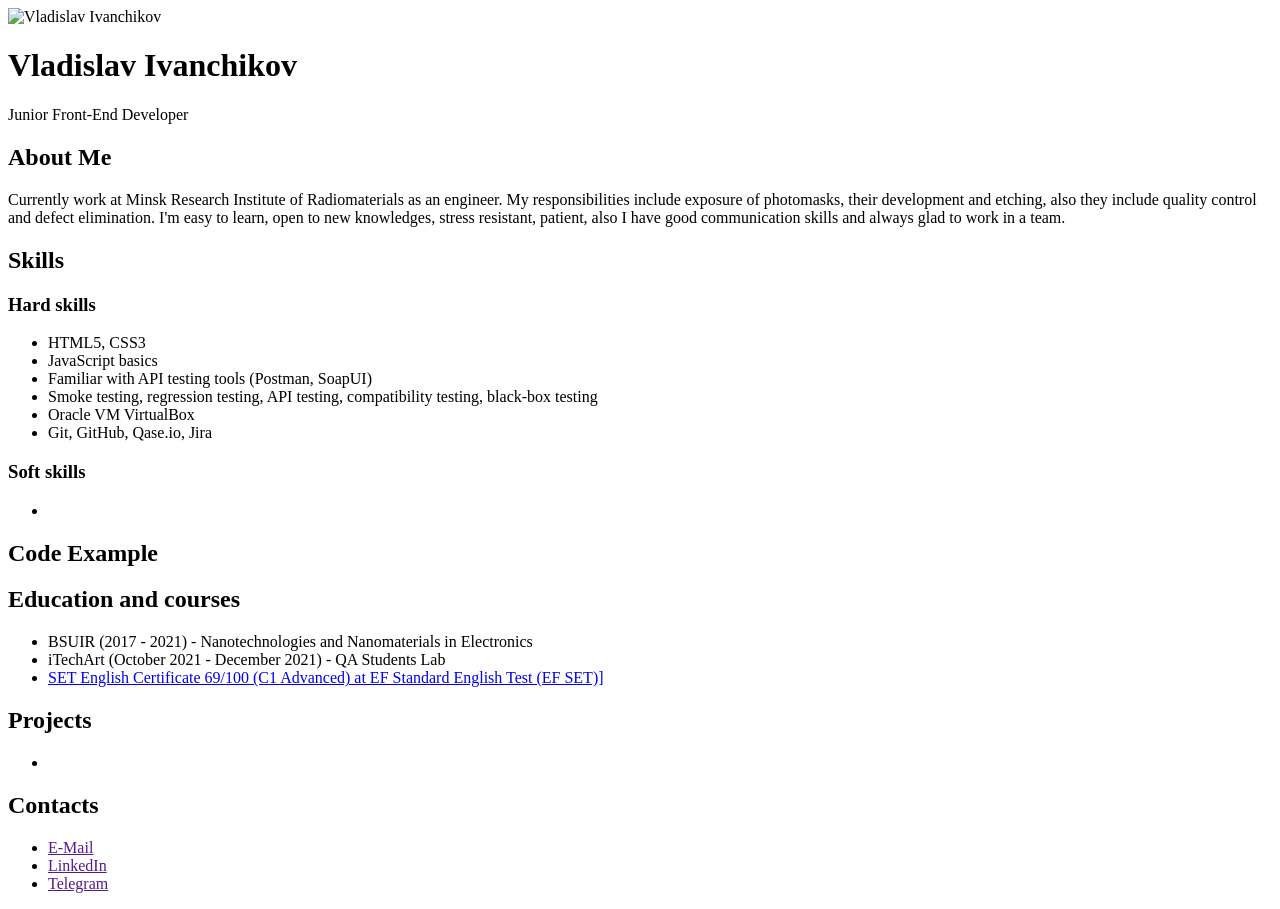
==== rsschool-cv-html/index.html @ defcf381 "init: Start CV#3. Add index.html and styles.css. Fullfill index.html with text." ====
<!DOCTYPE html>
<html lang="en">
    <head>
        <title>Vladislav Ivanchikov CV</title>
        <meta charset="UTF-8">
    </head>
    <body>
        <header>
            <img src="" alt="Vladislav Ivanchikov">
            <h1>Vladislav Ivanchikov</h1>
            <p>Junior Front-End Developer</p>
        </header>
        <main>
            <section class="infoblock">
                <h2>About Me</h2>
                <p>Currently work at Minsk Research Institute of Radiomaterials as an engineer. My responsibilities include exposure of photomasks, their development and etching, also they include quality control and defect elimination.
                    I'm easy to learn, open to new knowledges, stress resistant, patient, also I have good communication skills and always glad to work in a team.</p>
            </section>
            <section class="infoblock">
                <h2>Skills</h2>
                <h3>Hard skills</h3>
                <ul>
                    <li>HTML5, CSS3</li>
                    <li>JavaScript basics</li>
                    <li>Familiar with API testing tools (Postman, SoapUI)</li>
                    <li>Smoke testing, regression testing, API testing, compatibility testing, black-box testing</li>
                    <li>Oracle VM VirtualBox</li>
                    <li>Git, GitHub, Qase.io, Jira</li>
                </ul>
                <h3>Soft skills</h3>
                <ul>
                    <li></li>
                </ul>
            </section>
            <section class="infoblock">
                <h2>Code Example</h2>

            </section>
            <section class="infoblock">
                <h2>Education and courses</h2>
                <ul>
                    <li>BSUIR (2017 - 2021) - Nanotechnologies and Nanomaterials in Electronics</li>
                    <li>iTechArt (October 2021 - December 2021) - QA Students Lab</li>
                    <li><a href="https://www.efset.org/cert/PzM8PL">SET English Certificate 69/100 (C1 Advanced) at EF Standard English Test (EF SET)]</a></li>
                </ul>
            </section>
            <section class="infoblock">
                <h2>Projects</h2>
                <ul>
                    <li></li>
                </ul>
            </section>
            <section class="infoblock">
                <h2>Contacts</h2>
                <ul>
                    <li><a href="">E-Mail</a></li>
                    <li><a href="">LinkedIn</a></li>
                    <li><a href="">Telegram</a></li>
                </ul>
            </section>
        </main>
        <footer>

        </footer>
    </body>
</html>
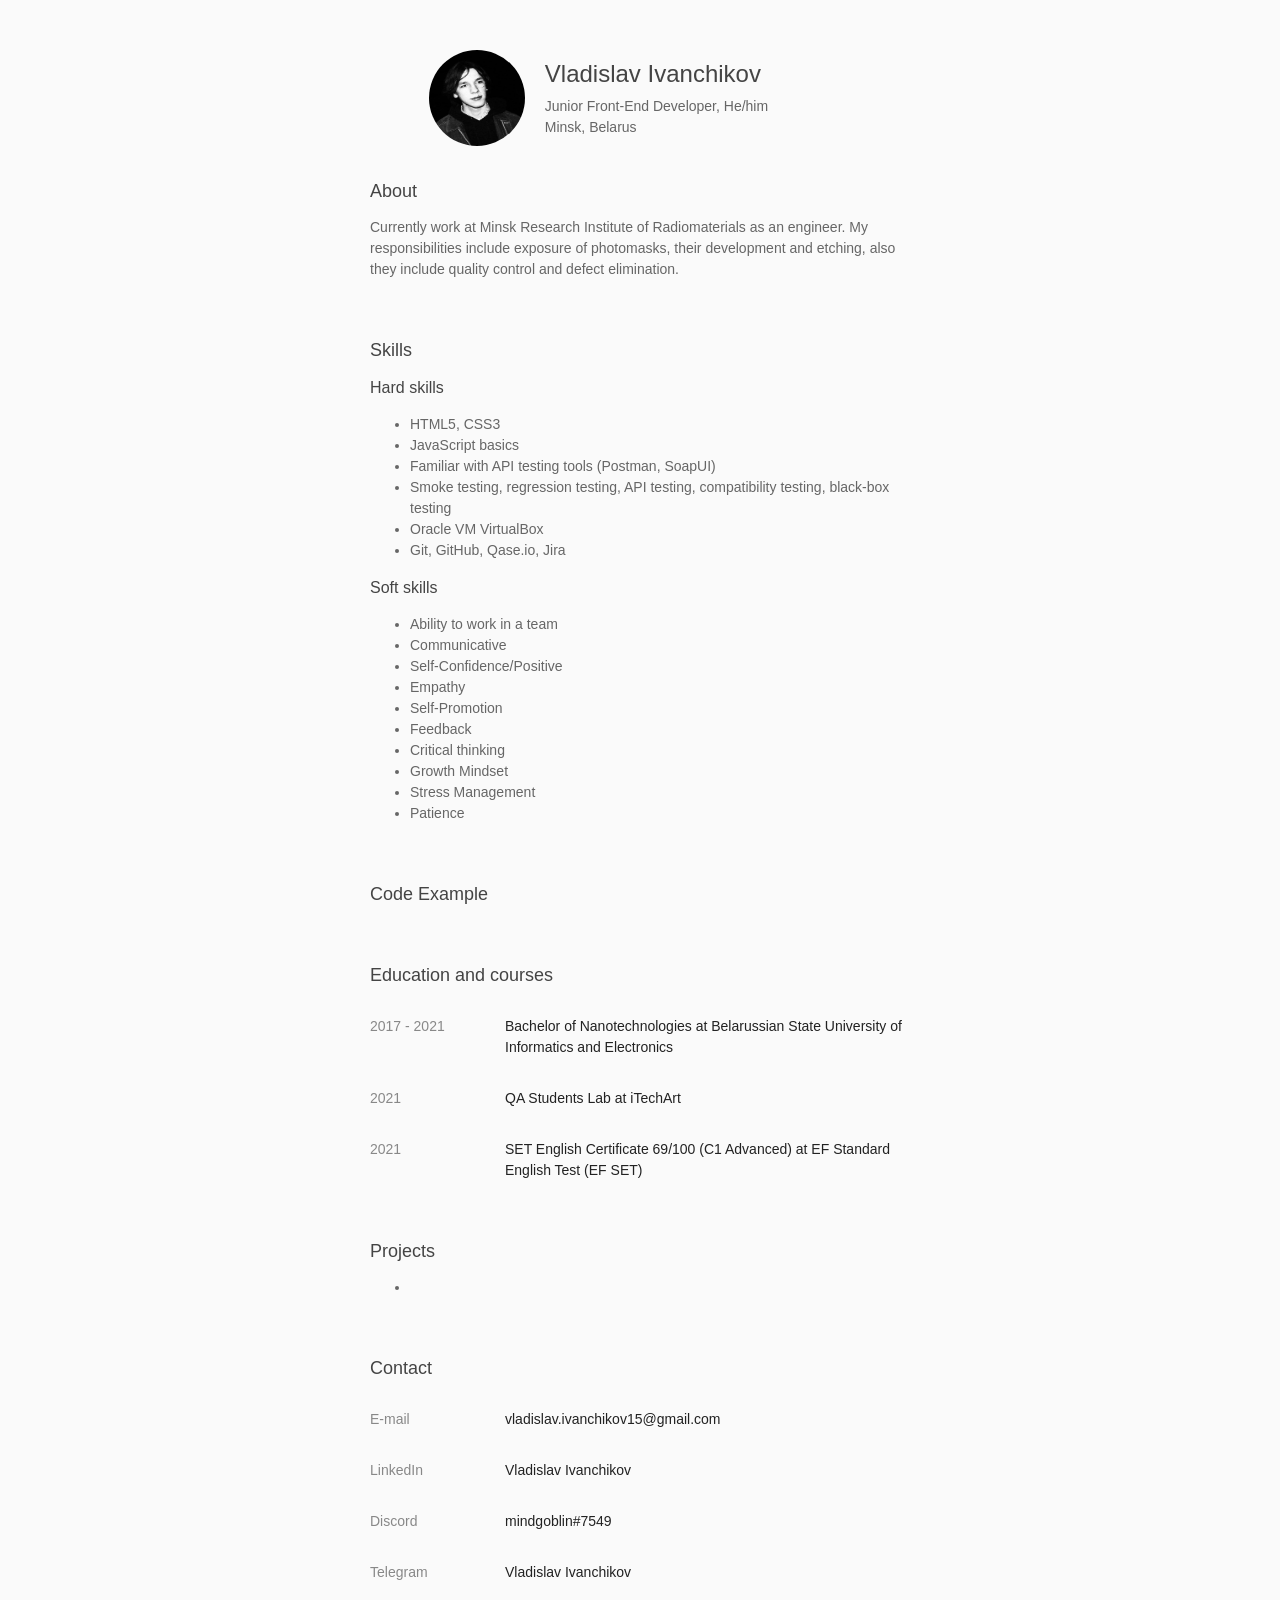
==== commit 085b24d7: "feat: add avatar and soft skills, make some changes in About, Skills, Education and Courses and Cont" ====
--- a/rsschool-cv-html/index.html
+++ b/rsschool-cv-html/index.html
@@ -3,18 +3,24 @@
     <head>
         <title>Vladislav Ivanchikov CV</title>
         <meta charset="UTF-8">
+        <link rel="stylesheet" href="styles.css">
     </head>
     <body>
         <header>
-            <img src="" alt="Vladislav Ivanchikov">
-            <h1>Vladislav Ivanchikov</h1>
-            <p>Junior Front-End Developer</p>
+            <section class="meblock">
+                <img class="avatar" src="CV Photo.jpg" alt="Vladislav Ivanchikov">
+                <div class="headertitle">
+                    <h1>Vladislav Ivanchikov</h1>
+                    <p>Junior Front-End Developer, He/him</p>
+                    <p>Minsk, Belarus</p>
+                </div> 
+            </section>
+            
         </header>
         <main>
             <section class="infoblock">
-                <h2>About Me</h2>
-                <p>Currently work at Minsk Research Institute of Radiomaterials as an engineer. My responsibilities include exposure of photomasks, their development and etching, also they include quality control and defect elimination.
-                    I'm easy to learn, open to new knowledges, stress resistant, patient, also I have good communication skills and always glad to work in a team.</p>
+                <h2>About</h2>
+                <p>Currently work at Minsk Research Institute of Radiomaterials as an engineer. My responsibilities include exposure of photomasks, their development and etching, also they include quality control and defect elimination.</p>
             </section>
             <section class="infoblock">
                 <h2>Skills</h2>
@@ -29,7 +35,16 @@
                 </ul>
                 <h3>Soft skills</h3>
                 <ul>
-                    <li></li>
+                    <li>Ability to work in a team</li>
+                    <li>Communicative</li>
+                    <li>Self-Confidence/Positive</li>
+                    <li>Empathy</li>
+                    <li>Self-Promotion</li>
+                    <li>Feedback</li>
+                    <li>Critical thinking</li>
+                    <li>Growth Mindset</li>
+                    <li>Stress Management</li>
+                    <li>Patience</li>
                 </ul>
             </section>
             <section class="infoblock">
@@ -38,11 +53,18 @@
             </section>
             <section class="infoblock">
                 <h2>Education and courses</h2>
-                <ul>
-                    <li>BSUIR (2017 - 2021) - Nanotechnologies and Nanomaterials in Electronics</li>
-                    <li>iTechArt (October 2021 - December 2021) - QA Students Lab</li>
-                    <li><a href="https://www.efset.org/cert/PzM8PL">SET English Certificate 69/100 (C1 Advanced) at EF Standard English Test (EF SET)]</a></li>
-                </ul>
+                <div class="stage">
+                    <div class="year"><p>2017 - 2021</p></div>
+                    <div class="place"><a href="https://www.bsuir.by>">Bachelor of Nanotechnologies at Belarussian State University of Informatics and Electronics</a></div>
+                </div>
+                <div class="stage">
+                    <div class="year"><p></p>2021</div>
+                    <div class="place"><a href="https://www.itechart.com">QA Students Lab at iTechArt</a></div>
+                </div>
+                <div class="stage">
+                    <div class="year"><p>2021</p></div>
+                    <div class="place"><a href="https://www.efset.org/cert/PzM8PL">SET English Certificate 69/100 (C1 Advanced) at EF Standard English Test (EF SET)</a></div>
+                </div>
             </section>
             <section class="infoblock">
                 <h2>Projects</h2>
@@ -51,12 +73,23 @@
                 </ul>
             </section>
             <section class="infoblock">
-                <h2>Contacts</h2>
-                <ul>
-                    <li><a href="">E-Mail</a></li>
-                    <li><a href="">LinkedIn</a></li>
-                    <li><a href="">Telegram</a></li>
-                </ul>
+                <h2>Contact</h2>
+                <div class="stage">
+                    <div class="resource"><p>E-mail</p></div>
+                    <div class="contact"><a href="mailto:vladislav.ivanchikov15@gmail.com">vladislav.ivanchikov15@gmail.com</a></div>
+                </div>
+                <div class="stage">
+                    <div class="resource"><p>LinkedIn</p></div>
+                    <div class="contact"><a href="https://www.linkedin.com/in/vladislav-ivanchikov/">Vladislav Ivanchikov</a></div>
+                </div>
+                <div class="stage">
+                    <div class="resource"><p>Discord</p></div>
+                    <div class="contact"><a href="mindgoblin#7549">mindgoblin#7549</a></div>
+                </div>
+                <div class="stage">
+                    <div class="resource"><p>Telegram</p></div>
+                    <div class="contact"><a href="https://www.t.me/mindgoblinmindgoblin">Vladislav Ivanchikov</a></div>
+                </div>
             </section>
         </main>
         <footer>
--- a/rsschool-cv-html/styles.css
+++ b/rsschool-cv-html/styles.css
@@ -0,0 +1,86 @@
+body {
+    margin: 0;
+    background-color: #fafafa;
+    color: #666;
+    font-size: 14px;
+    font-family: "Graphik", sans-serif;
+    font-weight: 400;
+}
+header {
+    margin: auto;
+    width: 33%;
+}
+main {
+    width: 100%;
+}
+footer {
+    width: 100%;
+}
+a {
+    color: #222;
+    text-decoration: none;
+}
+a:hover {
+    text-decoration: underline;
+}
+h1 {
+    color: #444;
+    font-size: 24px;
+    margin: 10px 0px;
+    font-weight: 300;
+}
+h2 {
+    font-weight: 300;
+    color: #444;
+    font-size: 18px;
+}
+h3 {
+    font-weight: 300;
+    color: #444;
+    font-size: 16px;
+}
+.meblock {
+    display: flex;
+    padding: 50px 0 20px 0;
+}
+.avatar {
+    border-radius: 50%;
+    width: 96px;
+    height: 96px;
+}
+.headertitle {
+    margin-left: 20px;
+}
+.headertitle p {
+    margin: 5px 0;
+}
+.infoblock {
+    margin: 0px auto 60px auto;
+    max-width: 540px;
+    line-height: 1.5em;
+}
+.infoblock li {
+    margin-left: 0;
+}
+.stage {
+    display: grid;
+    grid-template-columns: 25% 100%;
+    margin: 30px 0;
+}
+.stage p {
+    margin: 0;
+}
+.year {
+    width: max-content;
+    color: #888;
+}
+.place {
+    width: 75%;
+}
+.resource {
+    width: max-content;
+    color: #888;
+}
+.contact {
+    width: 75%;
+}
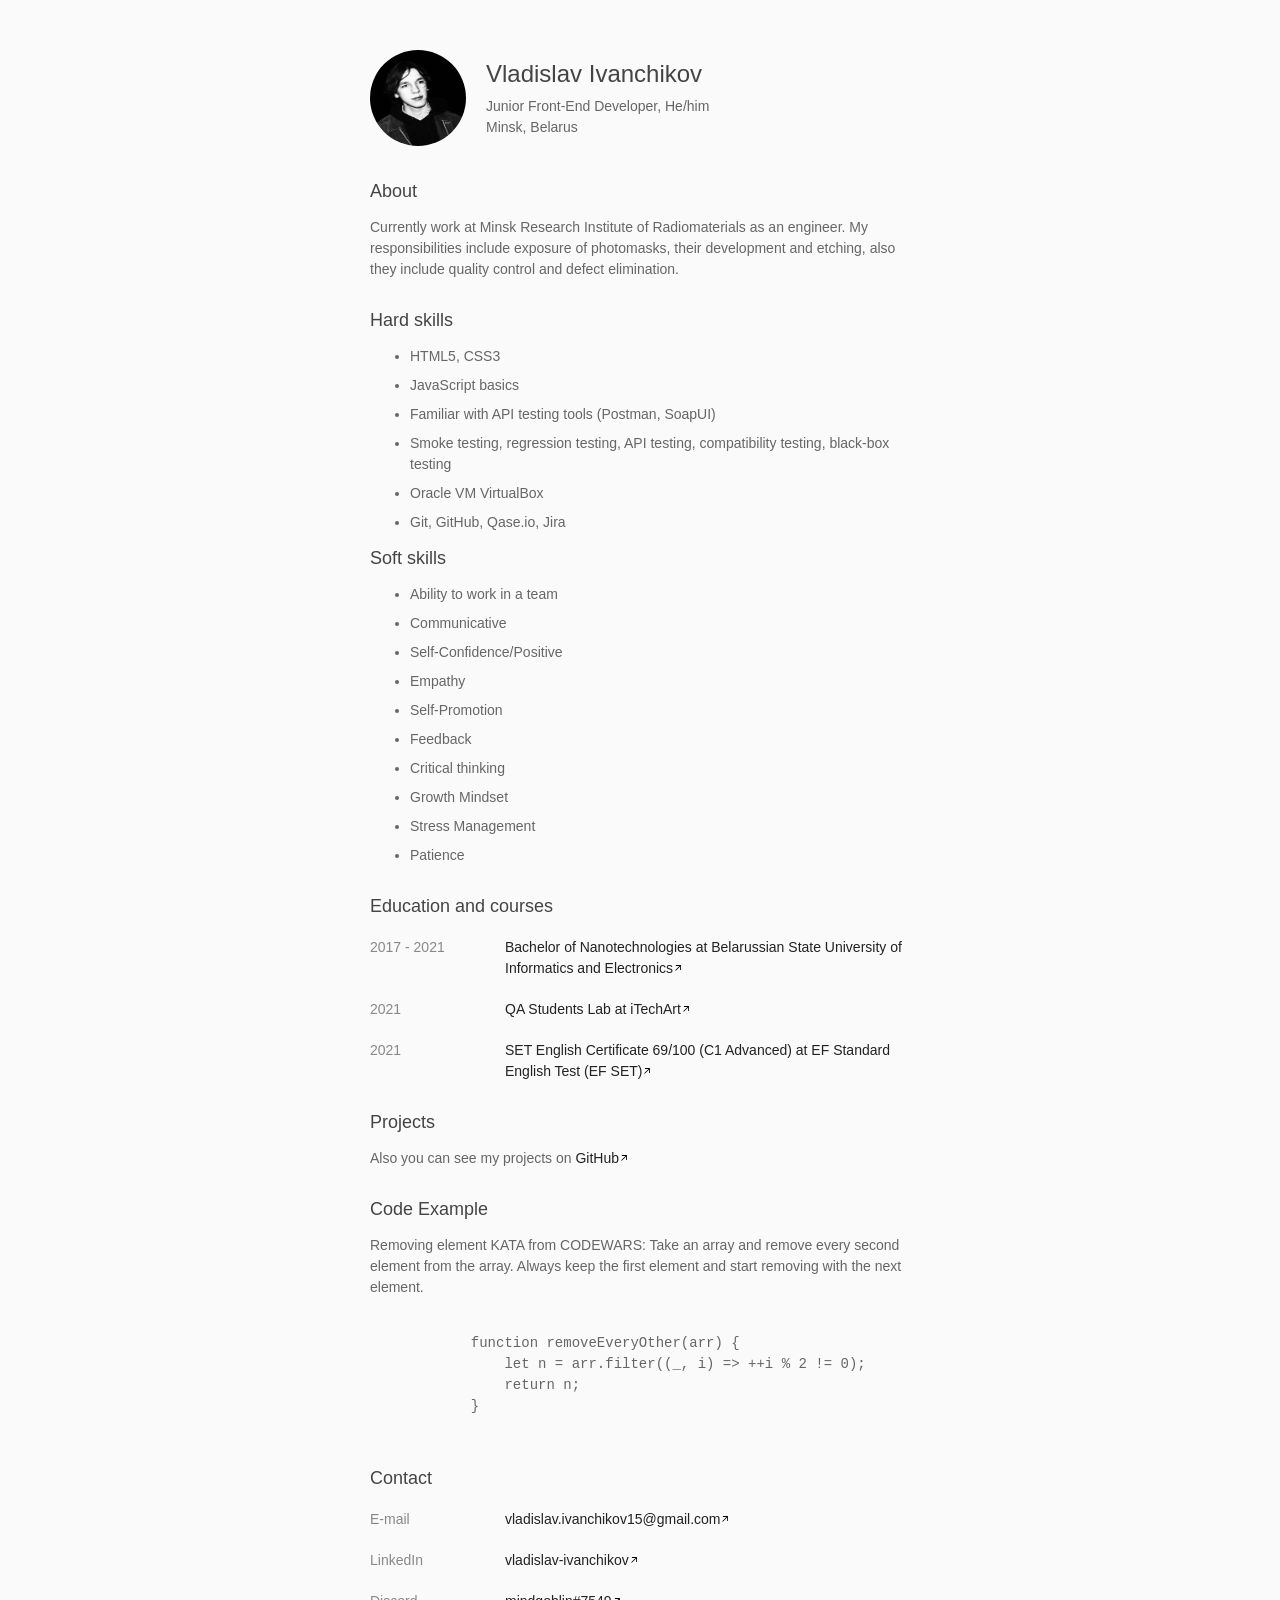
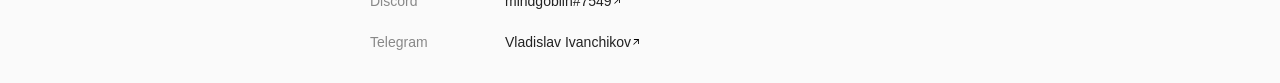
==== commit 0ae6412d: "feat:  add Projects and Code Example articles feat: rebuild Contact article, make few text and align" ====
--- a/rsschool-cv-html/index.html
+++ b/rsschool-cv-html/index.html
@@ -15,7 +15,6 @@
                     <p>Minsk, Belarus</p>
                 </div> 
             </section>
-            
         </header>
         <main>
             <section class="infoblock">
@@ -23,8 +22,7 @@
                 <p>Currently work at Minsk Research Institute of Radiomaterials as an engineer. My responsibilities include exposure of photomasks, their development and etching, also they include quality control and defect elimination.</p>
             </section>
             <section class="infoblock">
-                <h2>Skills</h2>
-                <h3>Hard skills</h3>
+                <h2>Hard skills</h2>
                 <ul>
                     <li>HTML5, CSS3</li>
                     <li>JavaScript basics</li>
@@ -33,7 +31,7 @@
                     <li>Oracle VM VirtualBox</li>
                     <li>Git, GitHub, Qase.io, Jira</li>
                 </ul>
-                <h3>Soft skills</h3>
+                <h2>Soft skills</h2>
                 <ul>
                     <li>Ability to work in a team</li>
                     <li>Communicative</li>
@@ -48,52 +46,60 @@
                 </ul>
             </section>
             <section class="infoblock">
-                <h2>Code Example</h2>
-
-            </section>
-            <section class="infoblock">
                 <h2>Education and courses</h2>
                 <div class="stage">
-                    <div class="year"><p>2017 - 2021</p></div>
-                    <div class="place"><a href="https://www.bsuir.by>">Bachelor of Nanotechnologies at Belarussian State University of Informatics and Electronics</a></div>
+                    <div class="firstcol"><p>2017 - 2021</p></div>
+                    <div class="secondcol"><a href="https://www.bsuir.by>">Bachelor of Nanotechnologies at Belarussian State University of Informatics and Electronics</a><img class="upright" src="upright1.svg" alt="arrow"></div>
                 </div>
                 <div class="stage">
-                    <div class="year"><p></p>2021</div>
-                    <div class="place"><a href="https://www.itechart.com">QA Students Lab at iTechArt</a></div>
+                    <div class="firstcol"><p></p>2021</div>
+                    <div class="secondcol"><a href="https://www.itechart.com">QA Students Lab at iTechArt</a><img class="upright" src="upright1.svg" alt="arrow"></div>
                 </div>
                 <div class="stage">
-                    <div class="year"><p>2021</p></div>
-                    <div class="place"><a href="https://www.efset.org/cert/PzM8PL">SET English Certificate 69/100 (C1 Advanced) at EF Standard English Test (EF SET)</a></div>
+                    <div class="firstcol"><p>2021</p></div>
+                    <div class="secondcol"><a href="https://www.efset.org/cert/PzM8PL">SET English Certificate 69/100 (C1 Advanced) at EF Standard English Test (EF SET)</a><img class="upright" src="upright1.svg" alt="arrow"></div>
                 </div>
             </section>
             <section class="infoblock">
                 <h2>Projects</h2>
-                <ul>
-                    <li></li>
-                </ul>
+                <p>Also you can see my projects on <a href="https://github.com/gigabrain3000">GitHub</a><img class="upright" src="upright1.svg" alt="arrow"></p>
+            </section>
+            <section class="infoblock">
+                <h2>Code Example</h2>
+                <p>Removing element KATA from CODEWARS: Take an array and remove every second element from the array. Always keep the first element and start removing with the next element.</p>
+                <pre class="codewarscode"><code>
+            function removeEveryOther(arr) {
+                let n = arr.filter((_, i) => ++i % 2 != 0);
+                return n;
+            }
+                </code></pre>
             </section>
             <section class="infoblock">
                 <h2>Contact</h2>
-                <div class="stage">
-                    <div class="resource"><p>E-mail</p></div>
-                    <div class="contact"><a href="mailto:vladislav.ivanchikov15@gmail.com">vladislav.ivanchikov15@gmail.com</a></div>
-                </div>
-                <div class="stage">
-                    <div class="resource"><p>LinkedIn</p></div>
-                    <div class="contact"><a href="https://www.linkedin.com/in/vladislav-ivanchikov/">Vladislav Ivanchikov</a></div>
-                </div>
-                <div class="stage">
-                    <div class="resource"><p>Discord</p></div>
-                    <div class="contact"><a href="mindgoblin#7549">mindgoblin#7549</a></div>
-                </div>
-                <div class="stage">
-                    <div class="resource"><p>Telegram</p></div>
-                    <div class="contact"><a href="https://www.t.me/mindgoblinmindgoblin">Vladislav Ivanchikov</a></div>
-                </div>
+                <ul class="contactlist">
+                    <li class="stage">
+                        <div class="firstcol"><p>E-mail</p></div>
+                        <div class="secondcol"><a href="mailto:vladislav.ivanchikov15@gmail.com">vladislav.ivanchikov15@gmail.com</a><img class="upright" src="upright1.svg" alt="arrow"></div>
+                    </li>
+                    <li class="stage">
+                        <div class="firstcol"><p>LinkedIn</p></div>
+                        <div class="secondcol"><a href="https://www.linkedin.com/in/vladislav-ivanchikov/">vladislav-ivanchikov</a><img class="upright" src="upright1.svg" alt="arrow">
+                    </li>
+                    <li class="stage">
+                        <div class="firstcol"><p>Discord</p></div>
+                        <div class="secondcol"><a href="https://discordapp.com/users/mindgoblin#7549/">mindgoblin#7549</a><img class="upright" src="upright1.svg" alt="arrow">
+                    </li>
+                    <li class="stage">
+                        <div class="firstcol"><p>Telegram</p></div>
+                        <div class="secondcol"><a href="https://www.t.me/mindgoblinmindgoblin">Vladislav Ivanchikov</a><img class="upright" src="upright1.svg" alt="arrow">
+                    </li>
+                </ul>
             </section>
         </main>
         <footer>
-
+            <nav>
+                
+            </nav>
         </footer>
     </body>
 </html>
--- a/rsschool-cv-html/styles.css
+++ b/rsschool-cv-html/styles.css
@@ -8,13 +8,14 @@
 }
 header {
     margin: auto;
-    width: 33%;
+    max-width: 540px;
 }
 main {
     width: 100%;
 }
 footer {
     width: 100%;
+    background-color: #999;
 }
 a {
     color: #222;
@@ -22,6 +23,11 @@
 }
 a:hover {
     text-decoration: underline;
+}
+.upright {
+    margin: 0;
+    width: 10px;
+    height: 10px;
 }
 h1 {
     color: #444;
@@ -55,32 +61,32 @@
     margin: 5px 0;
 }
 .infoblock {
-    margin: 0px auto 60px auto;
+    margin: 0px auto 30px auto;
     max-width: 540px;
     line-height: 1.5em;
 }
 .infoblock li {
     margin-left: 0;
+    margin-bottom: 8px;
 }
 .stage {
     display: grid;
     grid-template-columns: 25% 100%;
-    margin: 30px 0;
+    margin: 20px 0;
 }
 .stage p {
     margin: 0;
 }
-.year {
+.firstcol {
     width: max-content;
     color: #888;
 }
-.place {
+.secondcol {
     width: 75%;
 }
-.resource {
-    width: max-content;
-    color: #888;
+.contactlist {
+    padding-inline-start: 0px;
 }
-.contact {
-    width: 75%;
+.codewarscode {
+    margin: 0;
 }
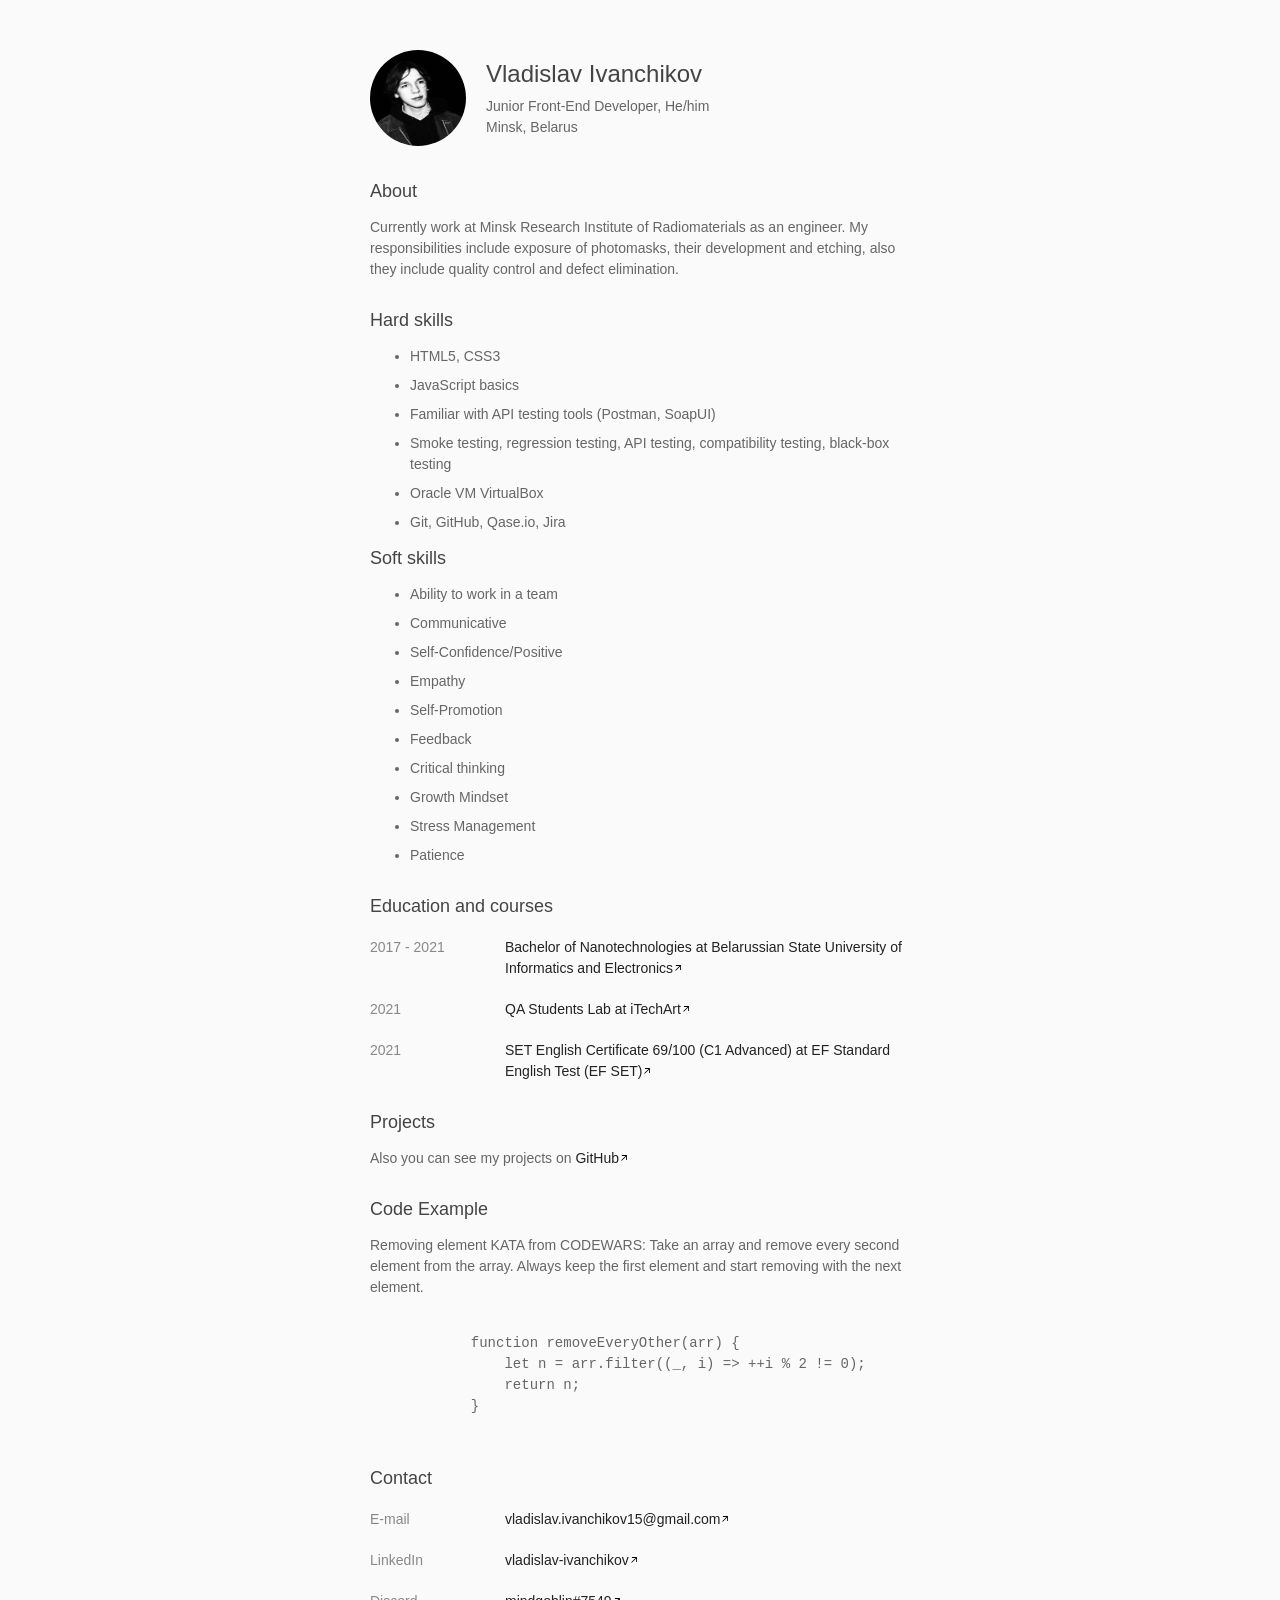
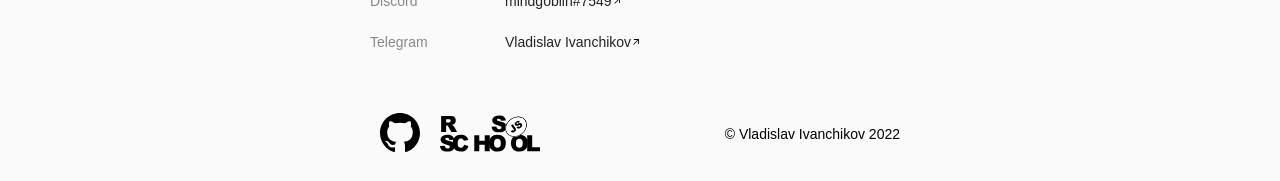
==== commit a4b57c76: ":feat add footer" ====
--- a/rsschool-cv-html/index.html
+++ b/rsschool-cv-html/index.html
@@ -8,7 +8,7 @@
     <body>
         <header>
             <section class="meblock">
-                <img class="avatar" src="CV Photo.jpg" alt="Vladislav Ivanchikov">
+                <img class="avatar" src="CV_Photo.jpg" alt="Vladislav Ivanchikov">
                 <div class="headertitle">
                     <h1>Vladislav Ivanchikov</h1>
                     <p>Junior Front-End Developer, He/him</p>
@@ -49,7 +49,7 @@
                 <h2>Education and courses</h2>
                 <div class="stage">
                     <div class="firstcol"><p>2017 - 2021</p></div>
-                    <div class="secondcol"><a href="https://www.bsuir.by>">Bachelor of Nanotechnologies at Belarussian State University of Informatics and Electronics</a><img class="upright" src="upright1.svg" alt="arrow"></div>
+                    <div class="secondcol"><a href="https://www.bsuir.by">Bachelor of Nanotechnologies at Belarussian State University of Informatics and Electronics</a><img class="upright" src="upright1.svg" alt="arrow"></div>
                 </div>
                 <div class="stage">
                     <div class="firstcol"><p></p>2021</div>
@@ -83,22 +83,24 @@
                     </li>
                     <li class="stage">
                         <div class="firstcol"><p>LinkedIn</p></div>
-                        <div class="secondcol"><a href="https://www.linkedin.com/in/vladislav-ivanchikov/">vladislav-ivanchikov</a><img class="upright" src="upright1.svg" alt="arrow">
+                        <div class="secondcol"><a href="https://www.linkedin.com/in/vladislav-ivanchikov/">vladislav-ivanchikov</a><img class="upright" src="upright1.svg" alt="arrow"></div>
                     </li>
                     <li class="stage">
                         <div class="firstcol"><p>Discord</p></div>
-                        <div class="secondcol"><a href="https://discordapp.com/users/mindgoblin#7549/">mindgoblin#7549</a><img class="upright" src="upright1.svg" alt="arrow">
+                        <div class="secondcol"><a href="https://discordapp.com/users/mindgoblin#7549/">mindgoblin#7549</a><img class="upright" src="upright1.svg" alt="arrow"></div>
                     </li>
                     <li class="stage">
                         <div class="firstcol"><p>Telegram</p></div>
-                        <div class="secondcol"><a href="https://www.t.me/mindgoblinmindgoblin">Vladislav Ivanchikov</a><img class="upright" src="upright1.svg" alt="arrow">
+                        <div class="secondcol"><a href="https://www.t.me/mindgoblinmindgoblin">Vladislav Ivanchikov</a><img class="upright" src="upright1.svg" alt="arrow"></div>
                     </li>
                 </ul>
             </section>
         </main>
         <footer>
             <nav>
-                
+                <div class="footerpart"><a href="https://github.com/gigabrain3000"><img class="githublogo" src="githublogo.svg" alt="GitHub"></a></div>
+                <div class="footerpart"><a href="https://rs.school/js/"><img class="rsschoollogo" src="rs_school_js.svg" alt="RSSchool"></a></div>
+                <div class="footerpart" id="end"><span class="releasedate">© Vladislav Ivanchikov 2022</span></div>
             </nav>
         </footer>
     </body>
--- a/rsschool-cv-html/styles.css
+++ b/rsschool-cv-html/styles.css
@@ -15,7 +15,12 @@
 }
 footer {
     width: 100%;
-    background-color: #999;
+}
+nav {
+    max-width: 540px;
+    display: grid;
+    grid-template-columns: 1fr 2fr 6fr;
+    margin: 60px auto 25px auto;
 }
 a {
     color: #222;
@@ -89,4 +94,21 @@
 }
 .codewarscode {
     margin: 0;
-}+}
+.footerpart {
+    margin: auto 10px;
+}
+.githublogo {
+    width: 40px;
+}
+.rsschoollogo {
+    width: 100px;
+    height: 40px;
+}
+.releasedate {
+    color: #000000;
+    font-size: 1em;
+}
+#end.footerpart {
+    text-align: right;
+}
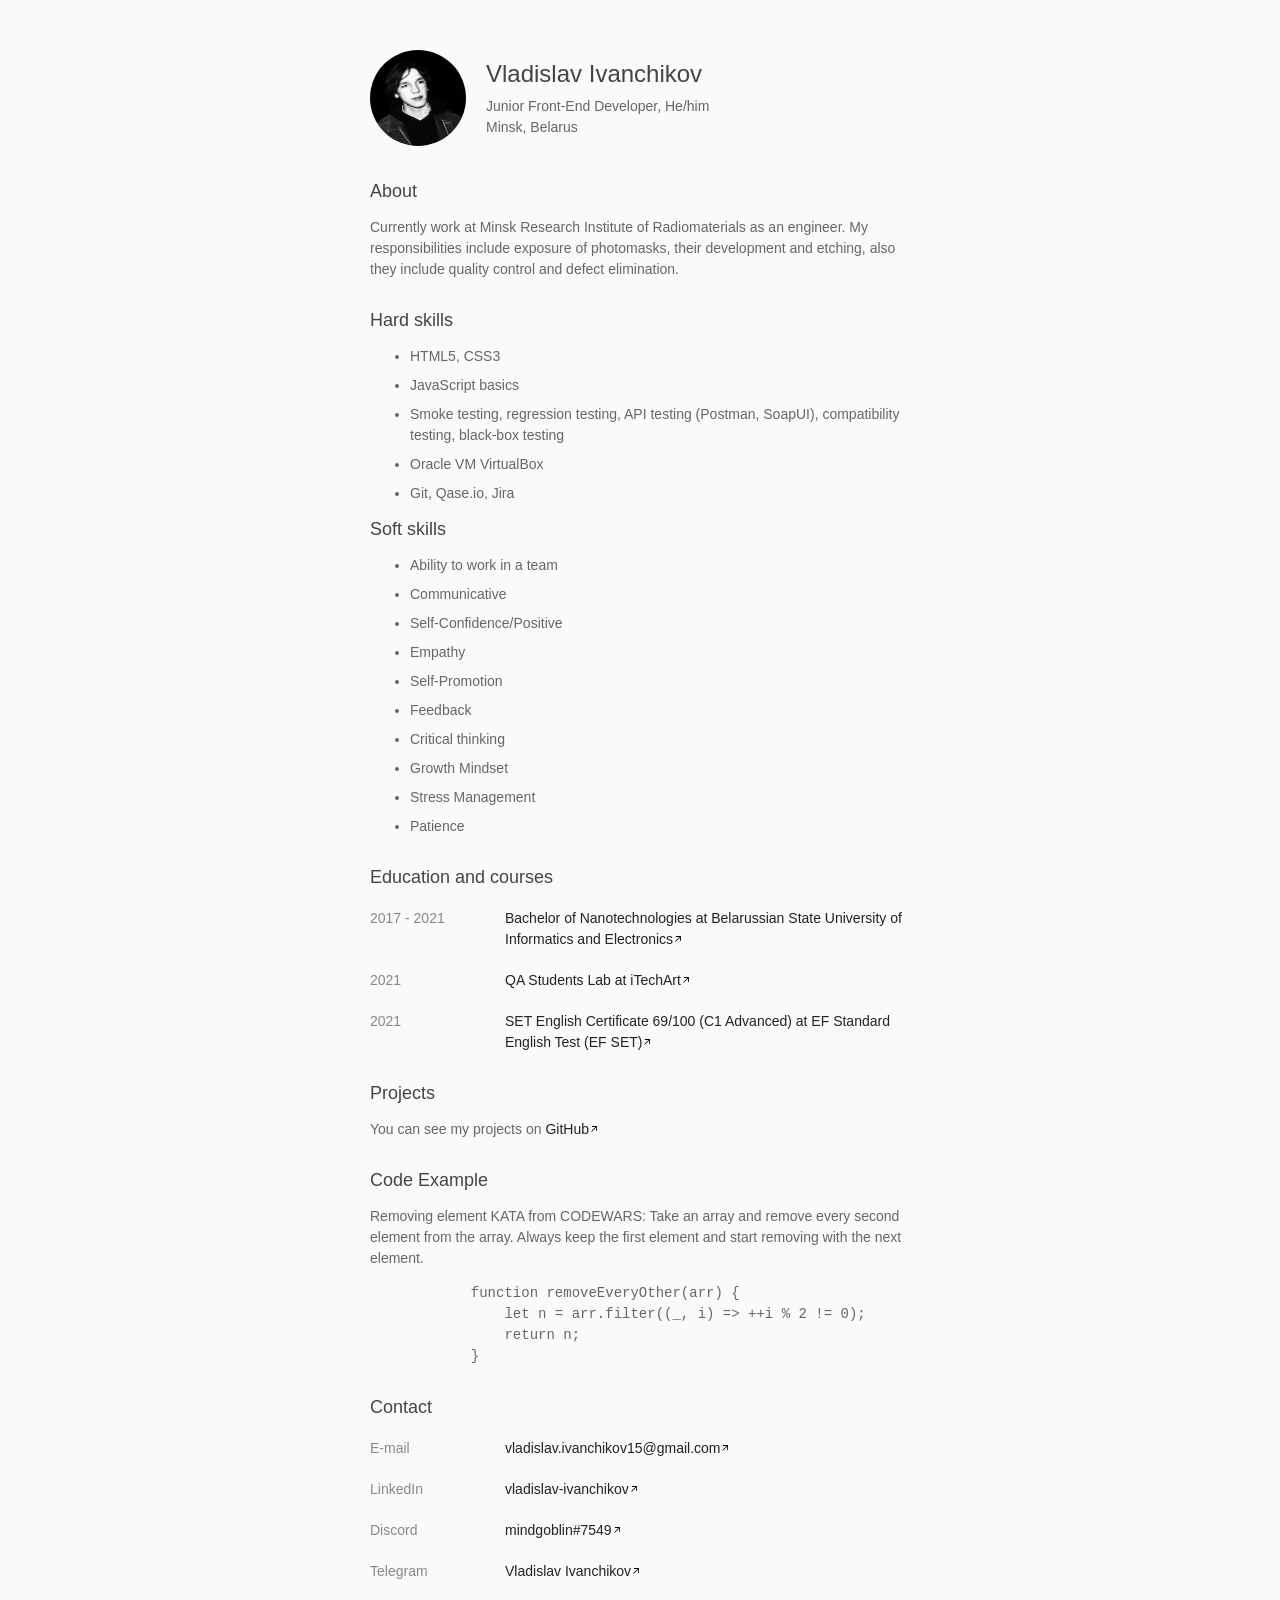
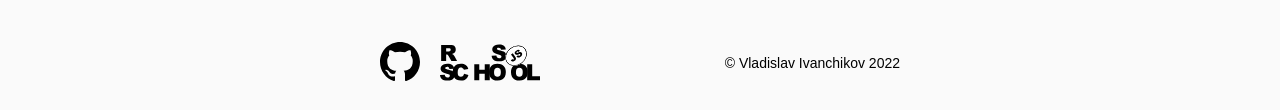
==== commit a9be67de: "feat: make some info changes" ====
--- a/rsschool-cv-html/index.html
+++ b/rsschool-cv-html/index.html
@@ -26,10 +26,9 @@
                 <ul>
                     <li>HTML5, CSS3</li>
                     <li>JavaScript basics</li>
-                    <li>Familiar with API testing tools (Postman, SoapUI)</li>
-                    <li>Smoke testing, regression testing, API testing, compatibility testing, black-box testing</li>
+                    <li>Smoke testing, regression testing, API testing (Postman, SoapUI), compatibility testing, black-box testing</li>
                     <li>Oracle VM VirtualBox</li>
-                    <li>Git, GitHub, Qase.io, Jira</li>
+                    <li>Git, Qase.io, Jira</li>
                 </ul>
                 <h2>Soft skills</h2>
                 <ul>
@@ -62,17 +61,16 @@
             </section>
             <section class="infoblock">
                 <h2>Projects</h2>
-                <p>Also you can see my projects on <a href="https://github.com/gigabrain3000">GitHub</a><img class="upright" src="upright1.svg" alt="arrow"></p>
+                <p>You can see my projects on <a href="https://github.com/gigabrain3000">GitHub</a><img class="upright" src="upright1.svg" alt="arrow"></p>
             </section>
             <section class="infoblock">
                 <h2>Code Example</h2>
                 <p>Removing element KATA from CODEWARS: Take an array and remove every second element from the array. Always keep the first element and start removing with the next element.</p>
-                <pre class="codewarscode"><code>
-            function removeEveryOther(arr) {
+                <pre class="codewarscode">
+<code>            function removeEveryOther(arr) {
                 let n = arr.filter((_, i) => ++i % 2 != 0);
                 return n;
-            }
-                </code></pre>
+            }</code></pre>
             </section>
             <section class="infoblock">
                 <h2>Contact</h2>
